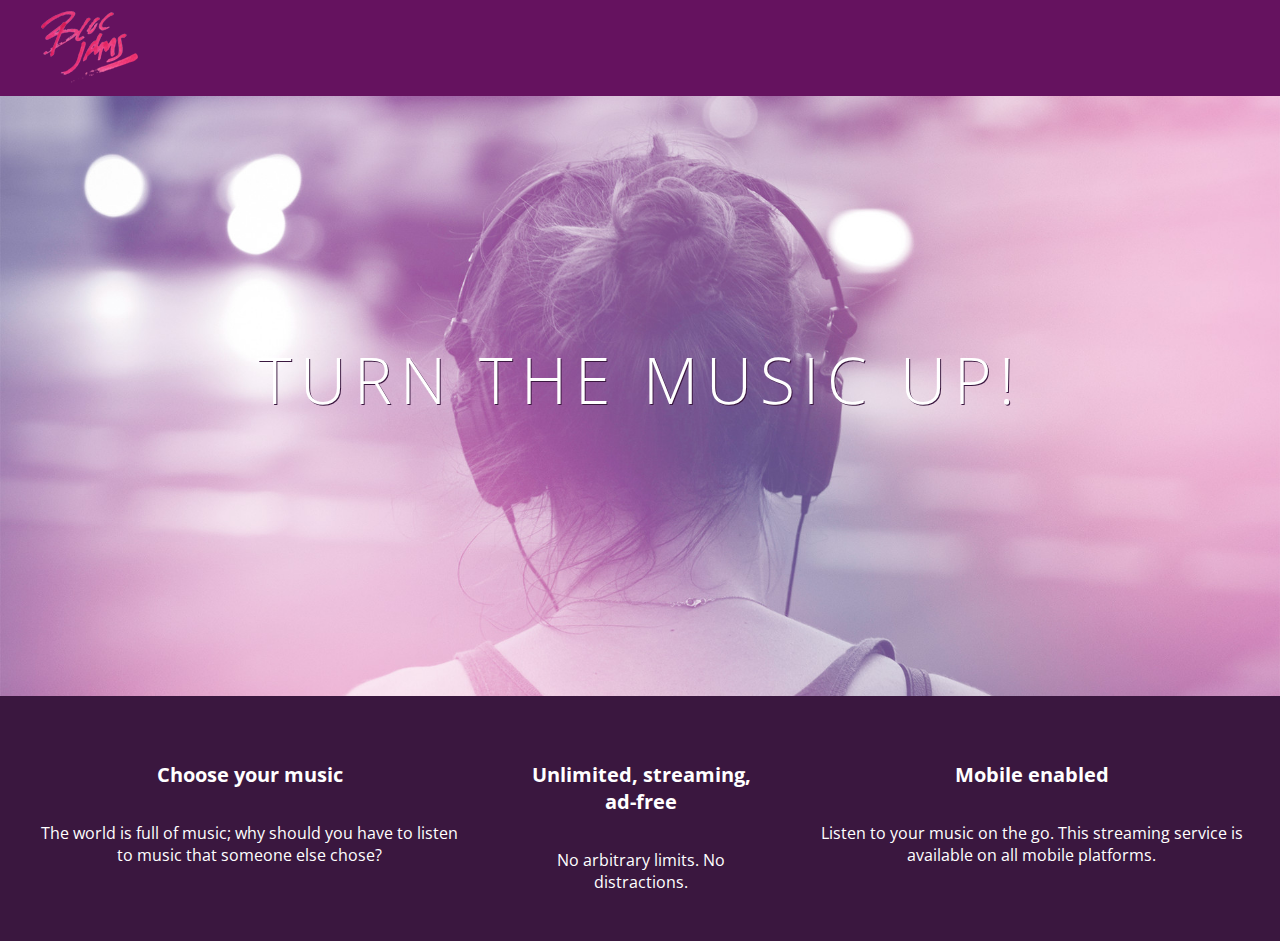
==== index.html @ b5e4d3bb "Checkpoint 7 complete" ====
<!DOCTYPE html>
<html>
    <head>
        <title>Bloc Jams</title>
        <link rel="stylesheet" type="text/css" href="styles/normalize.css">
        <link rel="stylesheet" type="text/css" href="http://fonts.googleapis.com/css?family=Open+Sans:400,800,600,700,300">
        <link rel="stylesheet" type="text/css" href="http://code.ionicframework.com/ionicons/2.0.1/css/ionicons.min.css">
         <link rel="stylesheet" type="text/css" href="styles/normalize.css">
         <link rel="stylesheet" type="text/css" href="styles/main.css">
    </head>
    <body class="landing">
        <!-- navigation bar -->
        <nav class="navbar">
            <img src="assets/images/bloc_jams_logo.png" alt="bloc jams logo" class="logo">
        </nav>
        <section class="hero-content"> <!-- hero content -->
            <h1 class="hero-title">Turn the music up!</h1>
        </section>
        <section class="selling-points"><!-- selling points -->
            <div class="point">
                <span class="ion-music-note"></span>
                <h5 class="point-title">Choose your music</h5>
                <p class="point-description">The world is full of music; why should you have to listen to music that someone else chose?</p>
            </div>
            <div class="point">
                <span class="ion-radio-waves"></span>
                <h5 class="point-title">Unlimited, streaming, ad-free</h5>
                <p class="point-description">No arbitrary limits. No distractions.</p>
            </div>
            <div class="point">
                <span class="ion-iphone"></span>
                <h5 class="point-title">Mobile enabled</h5>
                <p class="point-description">Listen to your music on the go. This streaming service is available on all mobile platforms.</p>
            </div>
        </section>
    </body>
</html>
---- styles/main.css ----
html {
     height: 100%; 
     font-size: 100%;
 }
 
 body {
     font-family: 'Open Sans';
     color: white; 
     min-height: 100%;
 }
 
 body.landing {
     background-color: rgb(58,23,63); 
 }
 
 .navbar {
     padding: 0.5rem;
     background-color: rgb(101,18,95);
 }
 
 .navbar .logo {
     position: relative; 
     left: 2rem;
 }
 
.hero-content {
     position: relative;
     min-height: 600px;
     background-image: url(../assets/images/bloc_jams_bg.jpg);
     background-repeat: no-repeat;
     background-position: center center;
     background-size: cover;
 }

.hero-content .hero-title {
    position: absolute;
    top: 40%;
    -webkit-transform: translateY(-50%);
    -moz-transform: translateY(-5-%);
    -ms-transform: translateY(-50%);
    width: 100%;
    text-align: center;
    font-size: 4rem;
    font-weight: 300;
    text-transform: uppercase;
    letter-spacing: 0.5rem;
    text-shadow: 1px 1px 0px rgb(58,23,63);
}

.selling-points {
    position: relative;
    displa: table;
    width: 100%;
    -webkit-box-sizing: border-box;
    -moz-box-sizing: border-box;
}

.point {
    display: table-cell;
    position: relative;
    with: 33.3%;
    padding: 2rem;
    text-align: center;
}

.point .point-title {
    font-size: 1.25rem;
}

.ion-music-note, .ion-radio-waves, .ion-iphone {
    color: rgb(233,40,117);
    font-size: 5rem;
}
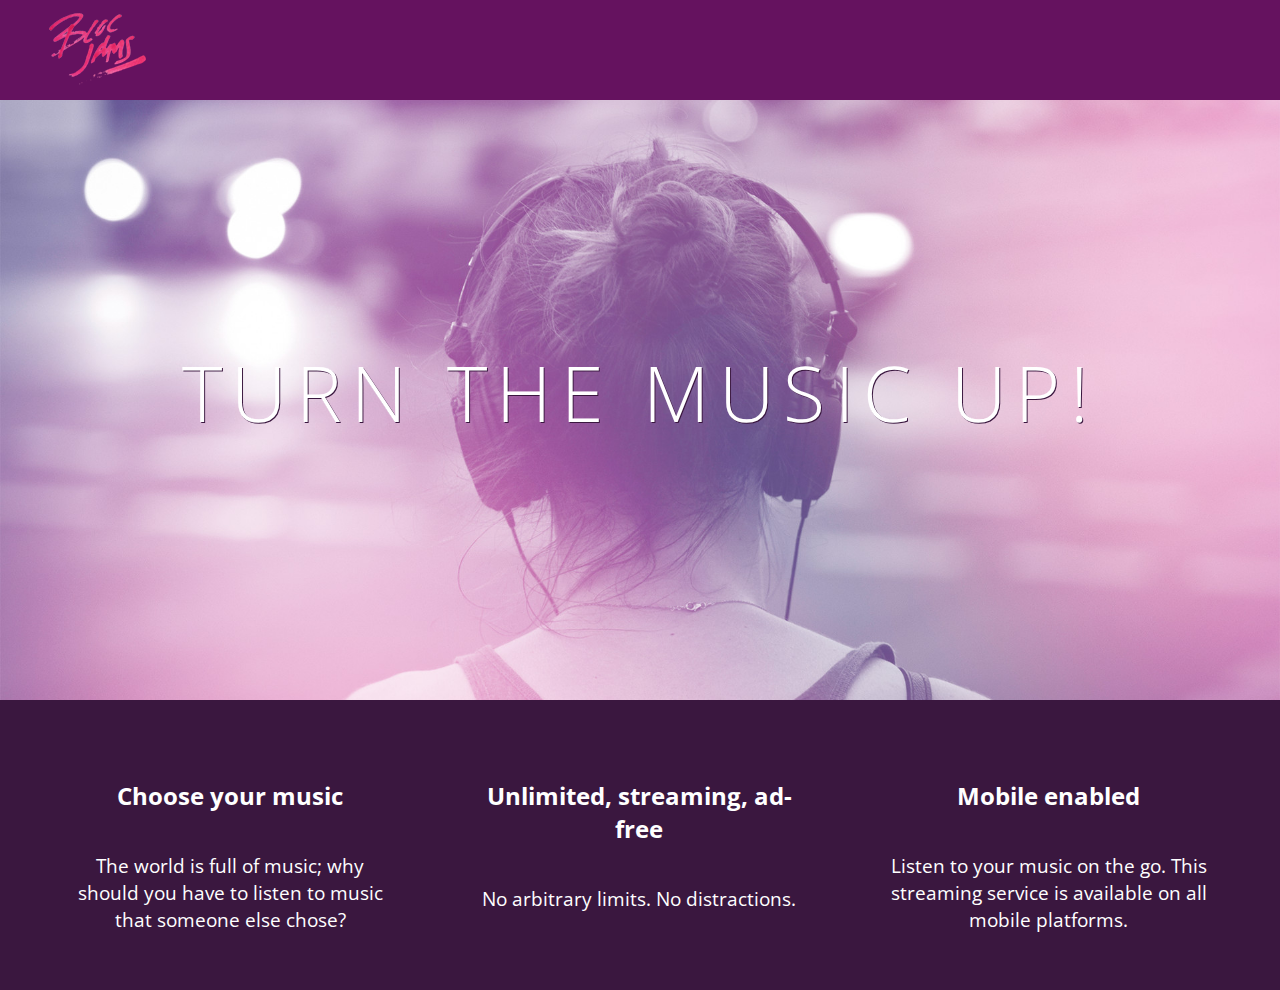
==== commit 512b679c: "checkpoint 8 completed" ====
--- a/index.html
+++ b/index.html
@@ -2,11 +2,12 @@
 <html>
     <head>
         <title>Bloc Jams</title>
-        <link rel="stylesheet" type="text/css" href="styles/normalize.css">
+        <meta name="viewport" content="width=device-width, initial-scale=1">         <link rel="stylesheet" type="text/css" href="styles/normalize.css">
         <link rel="stylesheet" type="text/css" href="http://fonts.googleapis.com/css?family=Open+Sans:400,800,600,700,300">
         <link rel="stylesheet" type="text/css" href="http://code.ionicframework.com/ionicons/2.0.1/css/ionicons.min.css">
          <link rel="stylesheet" type="text/css" href="styles/normalize.css">
          <link rel="stylesheet" type="text/css" href="styles/main.css">
+         <link rel="stylesheet" type="text/css" href="styles/landing.css">
     </head>
     <body class="landing">
         <!-- navigation bar -->
@@ -16,18 +17,18 @@
         <section class="hero-content"> <!-- hero content -->
             <h1 class="hero-title">Turn the music up!</h1>
         </section>
-        <section class="selling-points"><!-- selling points -->
-            <div class="point">
+        <section class="selling-points container clearfix"><!-- selling points -->
+            <div class="point column third">
                 <span class="ion-music-note"></span>
                 <h5 class="point-title">Choose your music</h5>
                 <p class="point-description">The world is full of music; why should you have to listen to music that someone else chose?</p>
             </div>
-            <div class="point">
+            <div class="point column third">
                 <span class="ion-radio-waves"></span>
                 <h5 class="point-title">Unlimited, streaming, ad-free</h5>
                 <p class="point-description">No arbitrary limits. No distractions.</p>
             </div>
-            <div class="point">
+            <div class="point column third">
                 <span class="ion-iphone"></span>
                 <h5 class="point-title">Mobile enabled</h5>
                 <p class="point-description">Listen to your music on the go. This streaming service is available on all mobile platforms.</p>
--- a/styles/main.css
+++ b/styles/main.css
@@ -1,3 +1,9 @@
+*, *::before, *::after {
+    -moz-box-sizing: border-box;
+    -webkit-box-sizing: border-box;
+    box-sizing: border-box; 
+}
+
 html {
      height: 100%; 
      font-size: 100%;
@@ -7,10 +13,6 @@
      font-family: 'Open Sans';
      color: white; 
      min-height: 100%;
- }
- 
- body.landing {
-     background-color: rgb(58,23,63); 
  }
  
  .navbar {
@@ -23,53 +25,45 @@
      left: 2rem;
  }
  
-.hero-content {
-     position: relative;
-     min-height: 600px;
-     background-image: url(../assets/images/bloc_jams_bg.jpg);
-     background-repeat: no-repeat;
-     background-position: center center;
-     background-size: cover;
+ .container {
+     margin: 0 auto;
+     max-width: 64rem;
+}
+
+/* Medium and small screens (640px) */
+ @media (min-width: 40rem) {
+     html { font-size: 112%; }
+     
+     .column {
+         float: left;
+         padding-left: 1rem;
+         padding-right: 1rem;
+     }
+     
+      
+     .column.full { width: 100%; }
+     .column.two-thirds { width: 66.7%; }
+     .column.half { width: 50%; }
+     .column.third { width: 33.3%; }
+     .column.fourth { width: 25%; }
+     .column.flow-opposite { float: right; }
+ }
+ 
+ /* Large screens (1024px) */
+ @media (min-width: 64rem) {
+   html { font-size: 120%; }
  }
 
-.hero-content .hero-title {
-    position: absolute;
-    top: 40%;
-    -webkit-transform: translateY(-50%);
-    -moz-transform: translateY(-5-%);
-    -ms-transform: translateY(-50%);
-    width: 100%;
-    text-align: center;
-    font-size: 4rem;
-    font-weight: 300;
-    text-transform: uppercase;
-    letter-spacing: 0.5rem;
-    text-shadow: 1px 1px 0px rgb(58,23,63);
+.clearfix::before,
+.clearfix::after {
+   content: " ";
+   display: table;
 }
 
-.selling-points {
-    position: relative;
-    displa: table;
-    width: 100%;
-    -webkit-box-sizing: border-box;
-    -moz-box-sizing: border-box;
+.clearfix::after {
+   clear: both;
 }
+ 
 
-.point {
-    display: table-cell;
-    position: relative;
-    with: 33.3%;
-    padding: 2rem;
-    text-align: center;
-}
-
-.point .point-title {
-    font-size: 1.25rem;
-}
-
-.ion-music-note, .ion-radio-waves, .ion-iphone {
-    color: rgb(233,40,117);
-    font-size: 5rem;
-}
     
 
--- a/styles/landing.css
+++ b/styles/landing.css
@@ -0,0 +1,46 @@
+body.landing {
+     background-color: rgb(58,23,63); 
+ }
+ 
+.hero-content {
+     position: relative;
+     min-height: 600px;
+     background-image: url(../assets/images/bloc_jams_bg.jpg);
+     background-repeat: no-repeat;
+     background-position: center center;
+     background-size: cover;
+ }
+
+.hero-content .hero-title {
+    position: absolute;
+    top: 40%;
+    -webkit-transform: translateY(-50%);
+    -moz-transform: translateY(-5-%);
+    -ms-transform: translateY(-50%);
+    width: 100%;
+    text-align: center;
+    font-size: 4rem;
+    font-weight: 300;
+    text-transform: uppercase;
+    letter-spacing: 0.5rem;
+    text-shadow: 1px 1px 0px rgb(58,23,63);
+}
+
+.selling-points {
+    position: relative;
+}
+
+.point {
+    position: relative;
+    padding: 2rem;
+    text-align: center;
+}
+
+.point .point-title {
+    font-size: 1.25rem;
+}
+
+.ion-music-note, .ion-radio-waves, .ion-iphone {
+    color: rgb(233,40,117);
+    font-size: 5rem;
+}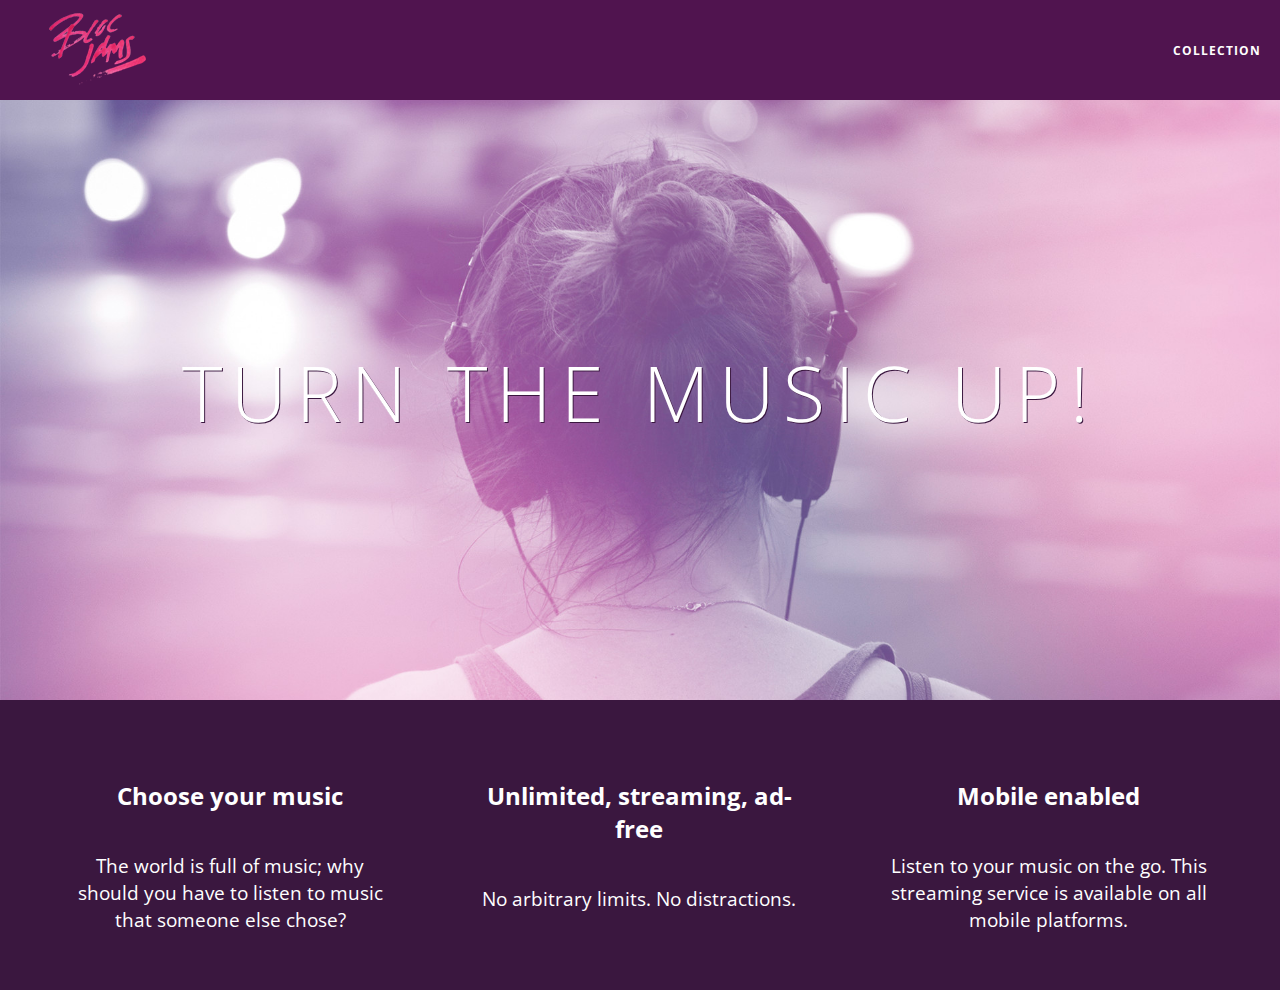
==== commit 84d73e3d: "checkpoint 9 completed" ====
--- a/index.html
+++ b/index.html
@@ -12,7 +12,12 @@
     <body class="landing">
         <!-- navigation bar -->
         <nav class="navbar">
-            <img src="assets/images/bloc_jams_logo.png" alt="bloc jams logo" class="logo">
+            <a href="index.html" class="logo">
+               <img src="assets/images/bloc_jams_logo.png" alt="bloc jams logo">
+            </a>
+            <div class="links-container">
+                <a href="collection.html" class="navbar-link">collection</a>
+            </div>
         </nav>
         <section class="hero-content"> <!-- hero content -->
             <h1 class="hero-title">Turn the music up!</h1>
--- a/styles/main.css
+++ b/styles/main.css
@@ -16,14 +16,57 @@
  }
  
  .navbar {
+     position: relative;
      padding: 0.5rem;
-     background-color: rgb(101,18,95);
+     /* #1 */
+     background-color: rgba(101,18,95,0.5);
+     /* #2 */
+     z-index: 1;
  }
  
  .navbar .logo {
      position: relative; 
      left: 2rem;
+     cursor: pointer; /* produces the finger-pointer icon when you hover over the logo */
  }
+
+.navbar .links-container {
+    display: table;
+    position: absolute;
+    top: 0;
+    right: 0;
+    height: 100px;
+    color: white;
+    /* #3 */
+    text-decoration: none;
+}
+
+.links-container .navbar-link {
+    display: table-cell;
+    position: relative;
+    height: 100%;
+    padding-left: 1rem;
+    padding-right: 1rem;
+    /* #4 */
+    vertical-align: middle;
+    color: white;
+    font-size: 0.625rem;
+    letter-spacing: 0.05rem;
+    font-weight: 700;
+    text-transform: uppercase;
+    /* #3 */
+    text-decoration: none;
+    cursor: pointer;
+}
+
+/* #5 */
+.links-container .navbar-link:hover {
+    color: rgb(233,50,117);
+}
+
+.links-container .navbar-link:active {
+    background-color: white;
+}
  
  .container {
      margin: 0 auto;
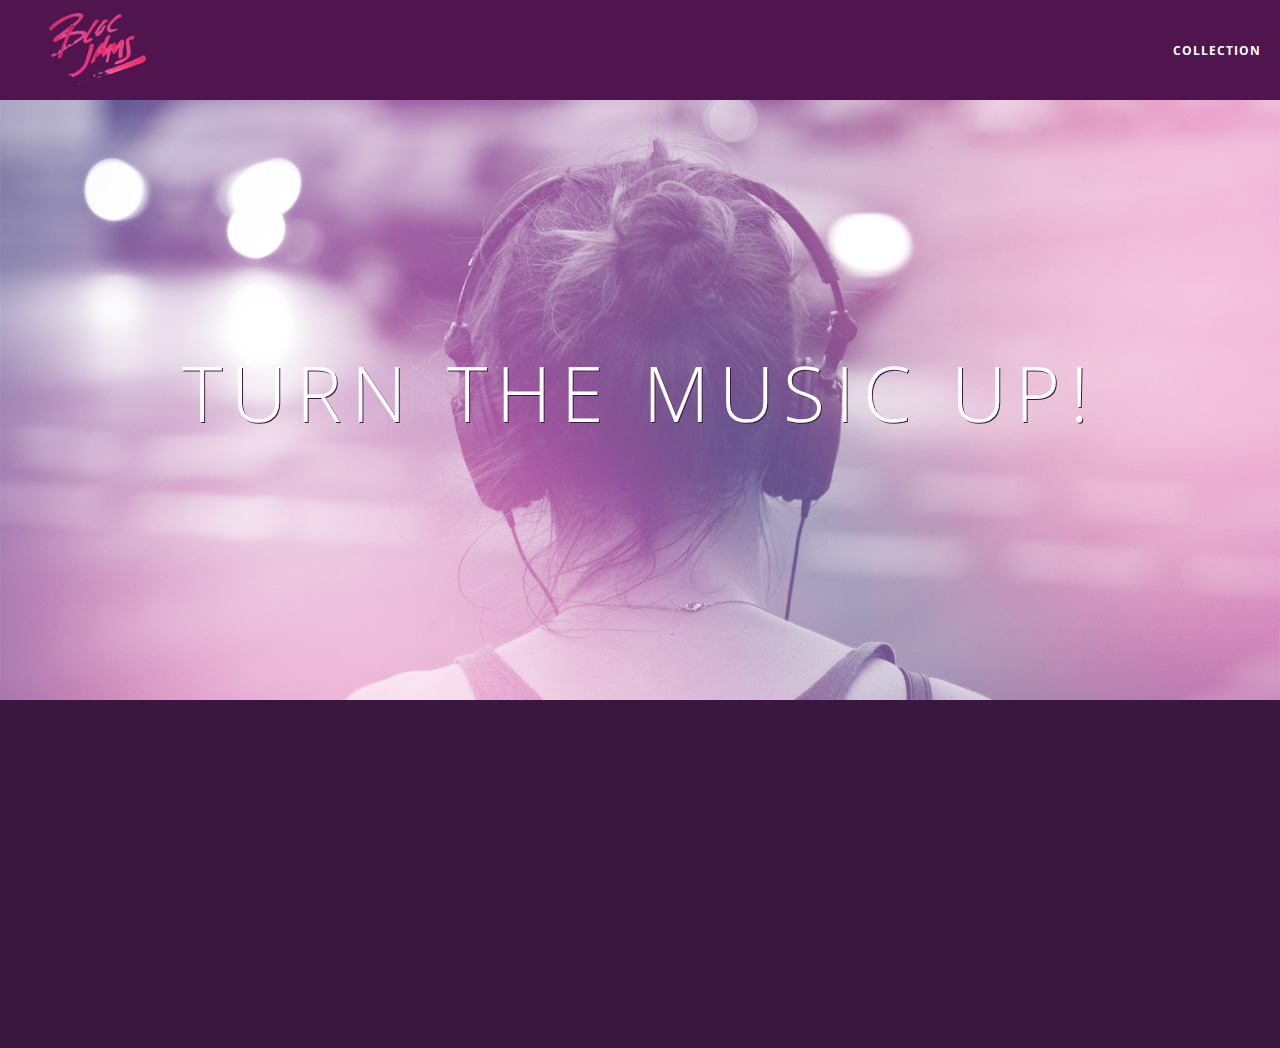
==== commit 5cc09594: "checkpoint 22 lesson completed" ====
--- a/index.html
+++ b/index.html
@@ -2,7 +2,8 @@
 <html>
     <head>
         <title>Bloc Jams</title>
-        <meta name="viewport" content="width=device-width, initial-scale=1">         <link rel="stylesheet" type="text/css" href="styles/normalize.css">
+        <meta name="viewport" content="width=device-width, initial-scale=1">         
+        <link rel="stylesheet" type="text/css" href="styles/normalize.css">
         <link rel="stylesheet" type="text/css" href="http://fonts.googleapis.com/css?family=Open+Sans:400,800,600,700,300">
         <link rel="stylesheet" type="text/css" href="http://code.ionicframework.com/ionicons/2.0.1/css/ionicons.min.css">
          <link rel="stylesheet" type="text/css" href="styles/normalize.css">
@@ -39,5 +40,6 @@
                 <p class="point-description">Listen to your music on the go. This streaming service is available on all mobile platforms.</p>
             </div>
         </section>
+        <script src="scripts/landing.js"></script>
     </body>
 </html>--- a/styles/main.css
+++ b/styles/main.css
@@ -73,6 +73,11 @@
      max-width: 64rem;
 }
 
+ .container.narrow {
+     max-width: 56rem;
+ }
+
+
 /* Medium and small screens (640px) */
  @media (min-width: 40rem) {
      html { font-size: 112%; }
--- a/styles/landing.css
+++ b/styles/landing.css
@@ -34,6 +34,16 @@
     position: relative;
     padding: 2rem;
     text-align: center;
+    opacity: 0;
+    -webkit-transform: scaleX(0.9) translateY(3rem);
+    -moz-transform: scaleX(0.9) translateY(3rem);
+    transform: scaleX(0.9) translateY(3rem);
+    -webkit-transition: all 0.25s ease-in-out;
+    -moz-transition: all 0.25s ease-in-out;
+    transition: all 0.25s ease-in-out;
+    -webkit-transition-delay: 0.2s;
+    -moz-transition-delay: 0.2s;
+    transition-delay: 0.2s;
 }
 
 .point .point-title {
